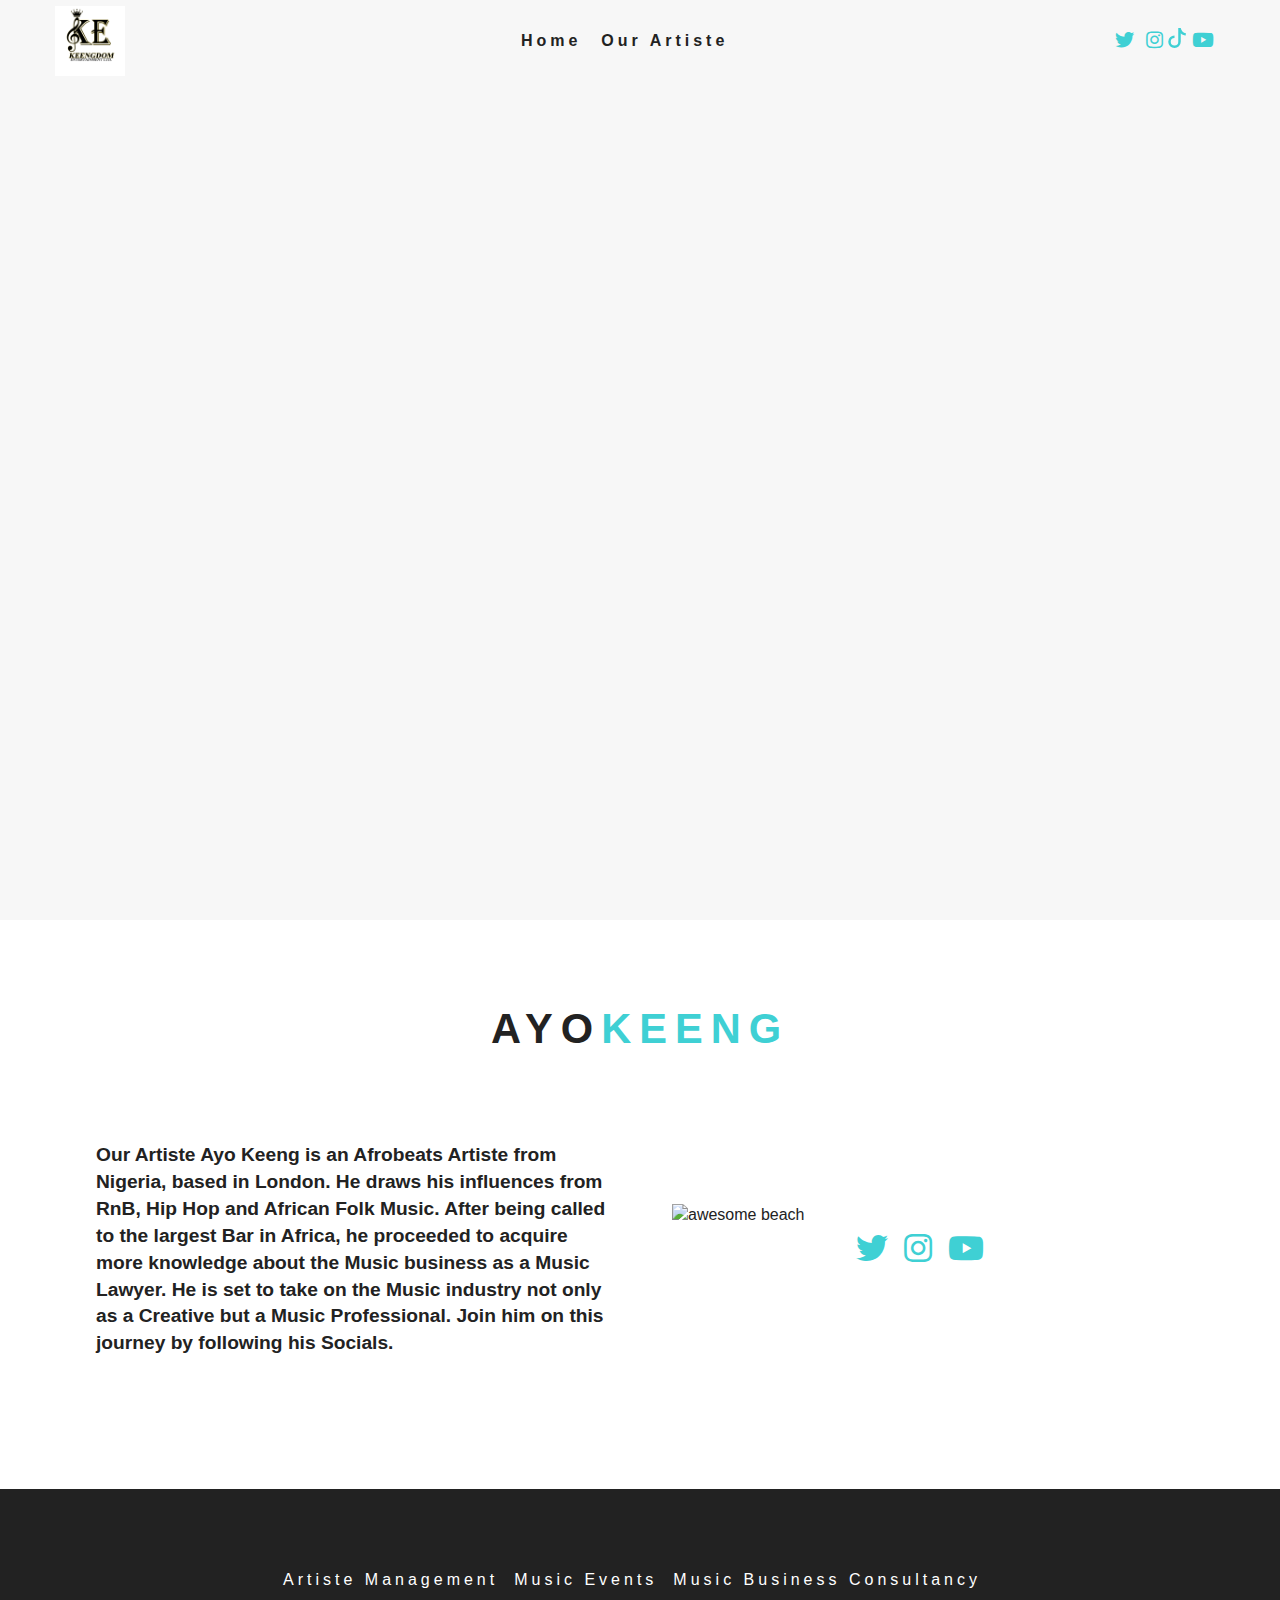
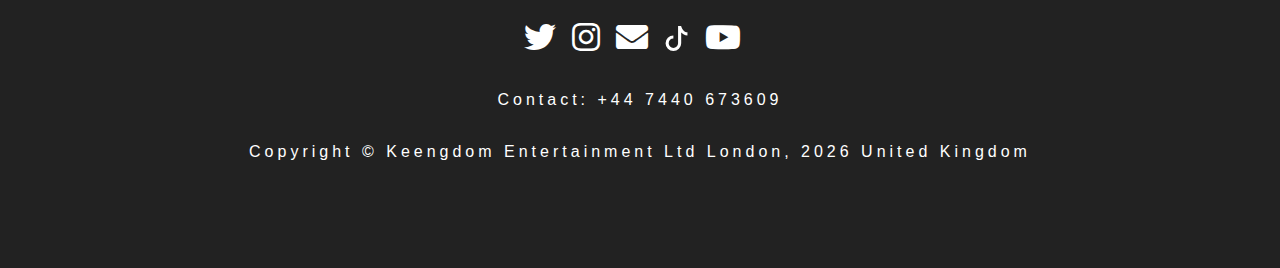
==== ourArtiste.html @ 4a1d6722 "new" ====
<!DOCTYPE html>
<html lang="en">
  <head>
    <meta charset="UTF-8" />
    <meta name="viewport" content="width=device-width, initial-scale=1.0" />
    <meta http-equiv="X-UA-Compatible" content="ie=edge" />
    
    <link rel="shortcut icon" href="images/favicon.ico" type="image/x-icon">  
    <title>Keengdom Entertainment</title>
    <!-- font-awesome -->
    <link rel="stylesheet" href="fontawesome-free-5.9.0-web/css/all.min.css" />
    <!-- styles css -->
    <link rel="stylesheet" href="./css/artiste.css" />
  </head>
  <body>
    <!-- header  -->
    <header id="home" >
      <!-- navbar -->
      <nav class="navbar" style="display:flex; list-style:none;">
        <div class="nav-center">
          <!-- nav header -->
          <div class="nav-header">
            <img src="./images/logo2KE.png" class="nav-logo" alt="" style="height:70px;width:70px;">
          <!--  <h3 class ="oruko">KE</h3>  -->
            <button
              type="button"
              class="nav-toggle"
              id="nav-toggle"
              aria-label="nav toggler "
            >
              <i class="fas fa-bars"></i>
            </button>
          </div>
          <!-- end of nav header -->

          <!-- nav links -->
          <div class="nav-links" id="nav-links" style="width:65%;justify-content:center;align-items:center;margin-left:20px;">
            <!-- single link -->
            <a href="./index.html" target="_blank" class="nav-link" style="margin-right:20px">
              home
            </a>
            <!-- end of single link -->
             <!-- single link -->
            <a href="#Our Artiste" class="scroll-link nav-link Our-Artiste">
              Our Artiste
            </a>
            <!-- end of single link -->
          </div>

          <!-- end of nav links -->
          <!-- nav social media icons -->
  
          <div class="nav-icons" style="justify-contents:center;">
            <a href="https://twitter.com/ayokeeng" target="_blank" class="nav-icon"><i class="fab fa-twitter"></i></a>   
            <a href="https://www.instagram.com/keengdoment" target="_blank" class="nav-icon"><i class="fab fa-instagram"></i></a>  
            <a href="https://www.tiktok.com/@ayokeeng_" target="_blank">
            <svg xmlns="http://www.w3.org/2000/svg" width="20" height="20" fill="currentColor" class="bi bi-tiktok nav-icon" viewBox="0 0 16 16"  style="margin-left:-7px;margin-right:5px;">
            <path d="M9 0h1.98c.144.715.54 1.617 1.235 2.512C12.895 3.389 13.797 4 15 4v2c-1.753 0-3.07-.814-4-1.829V11a5 5 0 1 1-5-5v2a3 3 0 1 0 3 3z"/>
            </svg>
            </a>
            <a href="https://www.youtube.com/@ayokeeng" target="_blank" class="nav-icon"><i class="fab fa-youtube"></i></a>   
        </div> 
        </div>
      </nav>


      <!-- hero component -->
      <div class="hero">
        <div class="hero-banner">
          <h1 class="hero-title"></h1>
          <p class="hero-text">
         <h4>
          
         </h4> 
        </p>
         <h4>
          <a href="https://wa.link/dz9rb5" target="_blank"> 
          <p class="hero-text" style="color:white;"></p>
          </a>
         </h4>
        </div>
      </div>
    </header>






    <!-- <section class="section about Our-Artiste" id="Our Artiste">
      <div class="title-wrapper">
        <h2 class="title">AYO<span class="subtitle">Keeng</span></h2>
      </div>
      <div class="section-center services-center">
      <h4>
      Our Artiste Ayo Keeng is an Afrobeats Artiste from Nigeria, based in London. He draws his influences from RnB, Hip Hop and African Folk Music. After being called to the largest Bar in Africa, he proceeded to acquire more knowledge about the Music business as a Music Lawyer. He is set to take on the Music industry not only as a Creative but a Music Professional. Join him on this journey by following his Socials.
      </h4>
      </div>
    </section>  -->




 <section class="section about Our-Artiste" id="Our Artiste">
      <div class="title-wrapper">
        <h2 class="title">AYO<span class="subtitle">KEENG</span></h2>
      </div>
      <div class="section-center about-center">
        <article class="about-info">
          <p>
      <h4>
        Our Artiste Ayo Keeng is an Afrobeats Artiste from Nigeria, based in London. He draws his influences from RnB, Hip Hop and African Folk Music. After being called to the largest Bar in Africa, he proceeded to acquire more knowledge about the Music business as a Music Lawyer. He is set to take on the Music industry not only as a Creative but a Music Professional. Join him on this journey by following his Socials.
      </h4>
          </p>
        </article>

        <div class="about-img">
          <img
            src="./images/FCD22D84-AD9E-4C40-A970-075E7BC57E93.jpg"   
            class="about-photo"
            alt="awesome beach"
          /> 
         
         <div class="ourArtistes">
          <a href="https://twitter.com/@ayokeeng" target="_blank" class="ourArtiste-icon"><i class="fab fa-twitter"></i></a>   
          <a href="https://www.instagram.com/@ayokeeng" target="_blank" class="ourArtiste-icon"><i class="fab fa-instagram"></i></a>   
            <a href="https://www.youtube.com/@ayokeeng" target="_blank" class="ourArtiste-icon"><i class="fab fa-youtube"></i></a>  
         </div>
         
        </div>
      </div>
    </section>
    




    <!-- footer -->
    <footer class="section footer" id="contact">
      <!-- footer links -->
      <div class="footer-links">
        <a href="#Artiste Management" class="footer-link scroll-link" scroll-link>Artiste Management</a>
        <a href="#Music Events" class="footer-link scroll-link">Music Events</a> 
        <a href="#Music Business Consultancy" class="footer-link scroll-link">Music Business Consultancy</a>
      </div>
      <!-- footer icons -->
      <div class="footer-icons">
            <a href="https://twitter.com/@ayokeeng" target="_blank" class="footer-icon"><i class="fab fa-twitter"></i></a>   
            <a href="https://www.instagram.com/keengdoment" target="_blank" class="footer-icon"><i class="fab fa-instagram"></i></a>   
          
            <a href="mailto:keengdomentertainment@gmail.com?subject=LETTER%20OF%20INQUIRY%2FINTERERST&body=Dear%20HR%2C%20My%20name%20is%20____________%20i'm%20interested%20in%20knowing%20more%20about%20your%20company%2For%20being%20a%20team%20member%2Ci'll%20be%20glad%20to%20join!!." target="_blank" class="footer-icon">
            <i class="fa fa-envelope" aria-hidden="true"></i></a>

           
            <a href="https://www.tiktok.com/@ayokeeng_" target="_blank">
             <svg xmlns="http://www.w3.org/2000/svg" width="25" height="25" fill="currentColor" class="bi bi-tiktok footer-icon" viewBox="0 0 16 16"  style="margin-top:10px">
            <path d="M9 0h1.98c.144.715.54 1.617 1.235 2.512C12.895 3.389 13.797 4 15 4v2c-1.753 0-3.07-.814-4-1.829V11a5 5 0 1 1-5-5v2a3 3 0 1 0 3 3z"/>
            </svg>
            </a>

             <a href="https://www.youtube.com/@ayokeeng" target="_blank" class="footer-icon"><i class="fab fa-youtube"></i></a>  
      </div>
      <p class="copyright">
        Contact: +44 7440 673609
      </p>
      <p class="copyright">
        <!-- Email:yekeenadebayo01@gmail.com -->
      </p>
      <p class="copyright">
        copyright &copy; Keengdom Entertainment Ltd London,
        <span id="date"></span> United Kingdom
      </p>

    </footer>

    <a class="scroll-link top-link" href="#home">
      <i class="fas fa-arrow-up"></i>
    </a>
    <!-- js -->
    <script src="./js/app.js"></script>
  </body>
</html>
---- css/artiste.css ----
/* fonts */
@import url("https://fonts.googleapis.com/css?family=Lato:300,400|Poppins&display=swap");
/* css variables */
:root {
  --primaryColor: #3fd0d4;
  --mainWhite: #fff;
  --offWhite: #f7f7f7;
  --mainBlack: #222;
  --mainGrey: #ececec;
  --darkGrey: #afafaf;
  --mainTransition: all 0.3s linear;
  --clr-secondary: hsla(182, 63%, 54%);
  --radius: 0.5rem;
  --mainSpacing: 0.25rem;
  --lightShadow: 2px 5px 3px 0px rgba(0, 0, 0, 0.25);
  --darkShadow: 4px 10px 5px 0px rgba(0, 0, 0, 0.5);
}
/* reset */
*,
::before,
::after {
  margin: 0;
  padding: 0;
  box-sizing: border-box;
}
/* body */
body {
  font-family: "Arial", sans-serif;
  color: var(--mainBlack);
  background: var(--offWhite);
  line-height: 1.4;
  font-size: 1rem;
}
/*************** global styles ***************/
img:not(.nav-logo) {
  width: 100%;
  display: block;
}
h1,
h2,
h3,
h4,
h5,
h6 {
  font-family: "Verdana", sans-serif;
  margin-bottom: 1.25rem;
  /* letter-spacing: var(--mainSpacing); */
}
h1 {
  font-size: 3.3rem;
}
h2 {
  font-size: 2.3rem;
}
h3 {
  font-size: 2rem;
}
h4 {
  font-size: 1.2rem;
}
p {
  margin-bottom: 1.25rem;
  line-height: 2;
  font-weight: 300;
}
a {
  text-decoration: none;
}
/* more global styles */
/* buttons */
.btn-white,
.btn-primary {
  text-transform: uppercase;
  letter-spacing: var(--mainSpacing);
  color: var(--mainWhite);
  border: 2px solid var(--mainWhite);
  padding: 0.9rem 1.6rem;
  display: inline-block;
  transition: var(--mainTransition);
  cursor: pointer;
}
.btn-white:hover {
  background: var(--mainWhite);
  color: var(--primaryColor);
}
.btn-primary {
  background: var(--primaryColor);
  color: var(--mainWhite);
  border: 2px solid var(--primaryColor);
}
.btn-primary:hover {
  background: transparent;
  color: var(--primaryColor);
}
/* section */
.section {
  padding: 5rem 0;
}
/* title */
.title-wrapper {
  margin-bottom: 2rem;
}
.title {
  text-align: center;
  text-transform: uppercase;
  font-size: 2.6rem;
  letter-spacing: 0.5rem;
}
.subtitle {
  color: var(--primaryColor);
}
/* section center */
.section-center {
  width: 85vw;
  margin: 4rem auto 2rem auto;
  max-width: 1170px;
}
/*************** end of global styles ***************/

/*************** navbar ***************/
/*************** end of navbar ***************/
/*************** hero ***************/

.hero {
  /* min-height: 100vh; */
  height: calc(100vh - 62px);
  display: flex;
  justify-content: center;
  align-items: center;
  z-index: 100;
  background:url("../images/FCD22D84-AD9E-4C40-A970-075E7BC57E93-1.jpg") center/cover no-repeat;
}

.clickme{
  animation: bounce 2s ease-in-out infinite;
}
.hero-banner {
  text-align: center;
  padding: 0 2rem;
}
.hero-title {
  text-transform: uppercase;
  margin-bottom: 2rem;
  letter-spacing: 0.4rem;
}
.hero-text {
  width: 85%;
  margin: 0 auto;
  margin-bottom: 2rem;
  letter-spacing: var(--mainSpacing);
  line-height: 2;
  font-weight: 400;
}
@media screen and (min-width: 576px) { 
  .hero {
    height: calc(100vh - 62px);
    z-index: 100;
    background:url("../images/FCD22D84-AD9E-4C40-A970-075E7BC57E93-1.JPG") center/cover no-repeat;
    display: flex;
    justify-content: center;
    align-items: center;
  
  }

  .hero-title {
    font-size: 4.5rem;
  }
  .hero-text {
    width: 70%;
  }
}
/* buttons added to global styles */
/*************** about section ***************/
.about {
  background: var(--mainWhite);
}
/* section added to globals */
/* title added to globals */
/* section center added to globals */
.about-img,
.about-info {
  margin-bottom: 4rem;
  object-fit: contain;
}
.about-info h3 {
  text-transform: uppercase;
}
/* .about-photo{
  border-radius: 50%;
} */
@media screen and (min-width: 992px) {
  .about-center {
    /* flex parent */
    display: flex;
    justify-content: space-between;
  }
  .about-img,
  .about-info {
    /* children */
    flex: 0 0 calc(50% - 2rem);
    align-self: center;
    margin-bottom: 0;
  }
}
@media screen and (min-width: 1170px) {
  .about-img {
    position: relative;
     
    /*width:200px;
    border:1px solid red; */
  }
  .about-photo {
    position: relative;
    /* height: 200px; */
    /* border-radius: 50%; */
  }
}
/*************** end of about section ***************/
/*************** services section ***************/
.service {
  text-align: center;
  margin-bottom: 3rem;
}
.service-icon {
  background: var(--primaryColor);
  padding: 0.5rem;
  display: inline-block;
  font-size: 2rem;
  margin-bottom: 1.5rem;
}
.service-title {
  text-transform: uppercase;
}
.service-text {
  width: 80%;
  margin: 0 auto;
  line-height: 1.5;
  font-weight: 300;
}
@media screen and (min-width: 576px) {
  .services-center {
    display: flex;
    /* after */
    flex-wrap: wrap;
    /* justify-content: space-between;   ------------original code*/
    justify-content: center;
  }
  .service {
    flex: 0 0 calc(50% - 1rem);
    /* back to services */
  }
}
@media screen and (min-width: 992px) {
  .service {
    flex: 0 0 calc(33.333% - 1rem);
  }
}
@media screen and (min-width: 1170px) {
  .service {
    display: flex;
    text-align: left;
  }
  .service-icon {
    align-self: start;
  }
  .service-info {
    padding-left: 1rem;
  }
  .service-title {
    margin-bottom: 0.5rem;
  }
  .service-text {
    width: 90%;
    margin: 0;
  }
}

/*************** end of services section ***************/
/*************** featured tours section ***************/
.featured-tours {
  background: var(--mainWhite);
}
.tour-card {
  transition: var(--mainTransition);
  margin-bottom: 4rem;
  box-shadow: rgb(0 0 0 / 69%) 0px 26px 30px -10px,rgb(0 0 0 / 73%) 0px 16px 10px -10px;
}
.tour-card:hover {
  box-shadow: var(--darkShadow);
  transform: scale(1.08);
}
.tour-footer {
  padding: 1.2rem 1.5rem;
}
.tour-title {
  text-transform: capitalize;
}
.tour-country {
  color: var(--primaryColor);
  text-transform: capitalize;
}
.tour-info {
  display: flex;
  justify-content: space-between;
  flex-wrap: wrap;
}
.tour-details p {
  line-height: 0.2;
  text-transform: capitalize;
  color: var(--darkGrey);
  letter-spacing: 0.02rem;
}
.tour-country {
  align-self: center;
  color: var(--primaryColor);
}
.tour-link {
  text-align: center;
}
/* tour date */
.tour-img-container {
  position: relative;
  /* max-height: 150px; */
}
.tour-date {
  position: absolute;
  left: 0;
  top: 0;
  background: var(--primaryColor);
  text-transform: capitalize;
  padding: 0.25rem 0.5rem;
}
@media screen and (min-width: 768px) {
  .featured-center {
    display: flex;
    flex-wrap: wrap;
    justify-content: space-between;
    border-radius: 5rem;
  }
  .tour-card {
    flex: 0 0 calc(50% - 1rem);
  }
}
@media screen and (min-width: 1170px) {
  .tour-card {
    flex: 0 0 calc(33.3333% - 1rem);
  }
}
/*************** end of featured tours section ***************/
/*************** gallery ***************/
.gallery {
  padding-top: 2rem;
  background: var(--darkGrey);
  background: rgb(252, 252, 252);
}
.gallery-img-container {
  position: relative;
  background: var(--primaryColor);
}
.gallery-icon {
  position: absolute;
  top: 50%;
  left: 50%;
  font-size: 2rem;
  transform: translate(-50%, -50%);
  color: var(--mainWhite);
  transition: var(--mainTransition);
  opacity: 0;
  cursor: pointer;
}
.gallery-img {
  transition: var(--mainTransition);
}
.gallery-img-container:hover .gallery-img {
  opacity: 0.5;
}
.gallery-img-container:hover .gallery-icon {
  opacity: 1;
}
@media screen and (min-width: 768px) {
  .gallery-center {
    display: flex;
    flex-wrap: wrap;
  }
  .gallery-img-container {
    flex: 0 0 50%;
  }
}
@media screen and (min-width: 992px) {
  .gallery-img-container {
    flex: 0 0 25%;
  }
}
/*************** end of gallery ***************/
/*************** deals ***************/
.input-group {
  width: 90vw;
  max-width: 600px;
  margin: 0 auto;
  display: flex;
}
.form-control {
  flex: 1 1 auto;
}
.form-control,
.btn-submit {
  padding: 0.375rem 0.75rem;
  font-size: 1rem;
  line-height: 1.5;
  font-weight: 300;
  letter-spacing: var(--mainSpacing);
  border: 2px solid var(--primaryColor);
  background: transparent;
  text-transform: uppercase;
  outline: none;
}
::placeholder {
  color: inherit;
}
.btn-submit {
  border-left: none;
  cursor: pointer;
  transition: var(--mainTransition);
}
.btn-submit:hover {
  color: var(--mainWhite);
  background: var(--primaryColor);
}
/*************** end of deals ***************/
/*************** footer ***************/
.footer {
  background: var(--mainBlack);
  color: var(--mainWhite);
  text-align: center;
  padding-left: 2rem;
  padding-right: 2rem;
}
.footer-links,
.footer-icons {
  display: flex;
  justify-content: center;
  margin-bottom: 1.5rem;
  flex-wrap: wrap;
}
.footer-link {
  color: var(--mainWhite);
  text-transform: capitalize;
  font-size: 1rem;
  margin-right: 1rem;
  letter-spacing: var(--mainSpacing);
  transition: var(--mainTransition);
}
.footer-link:hover {
  color: var(--primaryColor);
}
.footer-icon {
  font-size: 2rem;
  margin-right: 1rem;
  color: var(--mainWhite);
  transition: var(--mainTransition);
}
.footer-icon:hover {
  color: var(--primaryColor);
}
.copyright {
  text-transform: capitalize;
  letter-spacing: var(--mainSpacing);
}
/************ navbar *****************/
/* add :not(.nav-logo) to img */

/* .navbar {
  background: red;
} */
.nav-icons {
  display: none;
}
.nav-center {
  max-width: 1170px;
  margin: 0 auto;
}
.nav-header {
  padding: 1rem 2rem;
  display: flex;
  justify-content: space-between;
  align-items: center;
  max-height: 80px;
}
.nav-toggle {
  background: transparent;
  border: none;
  outline: none;
  font-size: 1.5rem;
  color: var(--primaryColor);
  cursor: pointer;
  transition: var(--mainTransition);
}
.nav-toggle:hover {
  transform: scale(1.2);
}
.nav-link {
  display: block;
  padding: 1rem 5rem;
  color: var(--mainBlack);
  text-transform: capitalize;
  font-weight: bold;
  letter-spacing: var(--mainSpacing);
  transition: var(--mainTransition);
}
.nav-link:hover {
  color: var(--primaryColor);
  background: var(--darkGrey);
  padding-left: 2.25rem;
}
/* nav toggle functionality */
.nav-links {
  height: 0;
  overflow: hidden;
  transition: var(--mainTransition);
}
.show-links {
  height: 270px;
}
/* nav at bigger screen size */
@media screen and (min-width: 992px) {
  /* hide nav toggle button */
  .nav-toggle {
    display: none;
  }
  /* show links */
  .nav-links {
    height: auto;
    display: flex;
  }
  .nav-center {
    display: flex;
    justify-content: space-between;
    align-items: center;
    /* optional */
    flex-wrap: wrap;
  }
  .nav-header {
    padding: 0 0;
    max-height: 50px;
  }
  .nav-link {
    padding: 0 0;
  }
  .nav-link:hover {
    padding: 0;
    background: transparent;
  }
  .nav-icons {
    display: flex;
  }
  .navbar {
    padding: 1rem 2rem;
  }
  .nav-center {
    width: 100%;
    max-width: 1170px;
  }
  .nav-link {
    margin-right: 0.7rem;
  }
  .nav-icon {
    margin-right: 0.7rem;
    color: var(--primaryColor);
    font-size: 1.2rem;
    transition: var(--mainTransition);
  }
  .nav-icon:hover {
    color: var(--darkGrey);
    transform: translateY(-10%);
  }
}
/* set hero to 
min-height:calc(100vh - 62px);
*/
.fixed {
  position: fixed;
  top: 0;
  left: 0;
  width: 100%;
  background: var(--mainGrey);
  transition: var(--mainTransition);
  box-shadow: var(--lightShadow);
  z-index: 1;
}

.top-link {
  font-size: 1.25rem;
  position: fixed;
  bottom: 3rem;
  right: 3rem;
  background: var(--clr-secondary);
  width: 2rem;
  height: 2rem;
  display: grid;
  place-items: center;
  border-radius: var(--radius);
  color: var(--clr-white);
  animation: bounce 2s ease-in-out infinite;
  visibility: hidden;
  z-index: -100;
}
.show-link {
  visibility: visible;
  z-index: 100;
}

@keyframes bounce {
  0% {
    transform: scale(1);
  }
  50% {
    transform: scale(1.5);
  }
  100% {
    transform: scale(1);
  }
}

.packages{
  display: flex;
  flex-wrap: wrap;
  justify-content: space-between;
  align-items: center;
  bottom:3px;
  position: relative;
}
.package{
  margin-left: 5px;
  margin-bottom: 5px;
  padding:0 0.5px;
  color:#3fd0d4;
  text-align: center;
  font-weight: 5em;
}

.skillsection{
  display:flex;
  justify-content: space-between;
  flex-wrap: wrap;
  width:100%;
  margin-bottom: 20px;
}
.skill{
  height:130px;
  align-items: center;
  justify-content: center;
  place-items: center;
  margin: 20px;
  object-fit: contain;
}
.skillname{
  text-align: center;
  position: relative;
  text-decoration: none;
  bottom:0px;
  font-weight: bold;
}
.imageskill{
  object-fit: contain;
  max-width: 80px;
  height:100px;
  max-height: calc(100%-20%);
}
.oruko{
  text-align:center;
  padding-top:20px;
}




.ourArtistes {
  display: flex;
  justify-content: center;
  margin-bottom: 1.5rem;
  flex-wrap: wrap;
}
.ourArtiste-icon {
  font-size: 2rem;
  margin-right: 1rem;
  color: var(--primaryColor);
  transition: var(--mainTransition);
}
.ourArtiste-icon:hover {
  color: var(--mainBlack);
}
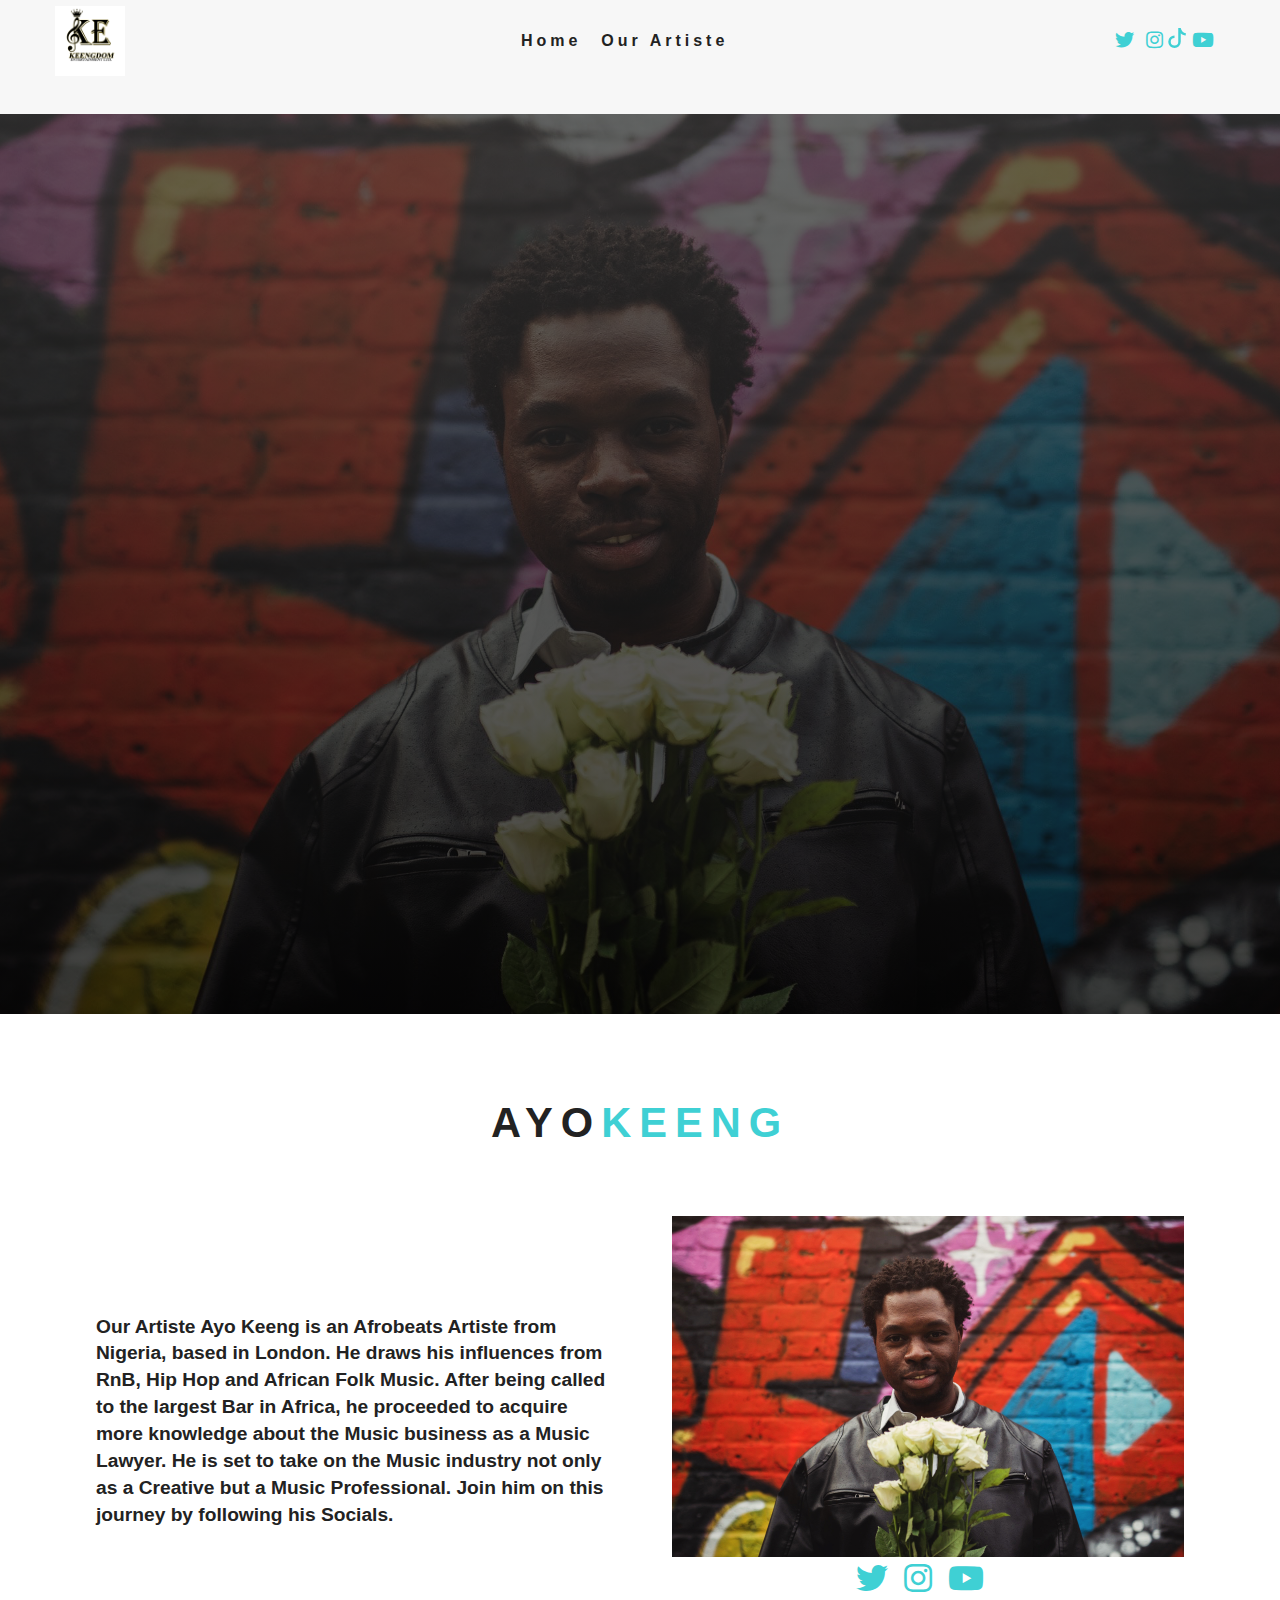
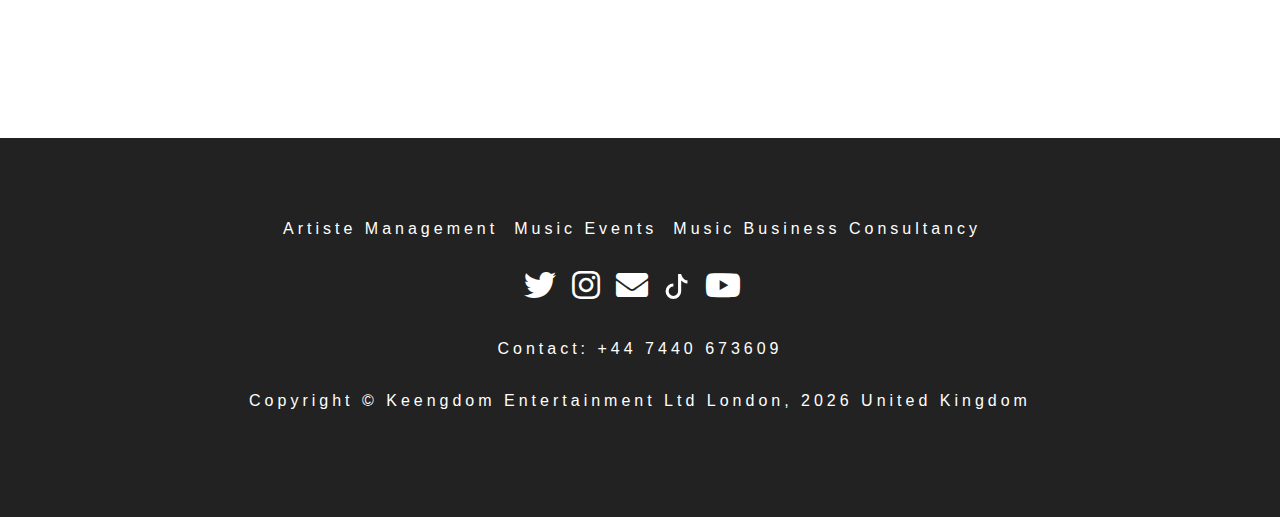
==== commit 0317bca7: "11" ====
--- a/ourArtiste.html
+++ b/ourArtiste.html
@@ -116,7 +116,7 @@
 
         <div class="about-img">
           <img
-            src="./images/FCD22D84-AD9E-4C40-A970-075E7BC57E93.jpg"   
+            src="./images/FCD22D84-AD9E-4C40-A970-075E7BC57E93-1.jpg"   
             class="about-photo"
             alt="awesome beach"
           /> 
--- a/css/artiste.css
+++ b/css/artiste.css
@@ -121,15 +121,7 @@
 /*************** end of navbar ***************/
 /*************** hero ***************/
 
-.hero {
-  /* min-height: 100vh; */
-  height: calc(100vh - 62px);
-  display: flex;
-  justify-content: center;
-  align-items: center;
-  z-index: 100;
-  background:url("../images/FCD22D84-AD9E-4C40-A970-075E7BC57E93-1.jpg") center/cover no-repeat;
-}
+
 
 .clickme{
   animation: bounce 2s ease-in-out infinite;
@@ -151,32 +143,13 @@
   line-height: 2;
   font-weight: 400;
 }
-@media screen and (min-width: 576px) { 
-  .hero {
-    height: calc(100vh - 62px);
-    z-index: 100;
-    background:url("../images/FCD22D84-AD9E-4C40-A970-075E7BC57E93-1.JPG") center/cover no-repeat;
-    display: flex;
-    justify-content: center;
-    align-items: center;
-  
-  }
-
-  .hero-title {
-    font-size: 4.5rem;
-  }
-  .hero-text {
-    width: 70%;
-  }
-}
+
 /* buttons added to global styles */
 /*************** about section ***************/
 .about {
   background: var(--mainWhite);
 }
-/* section added to globals */
-/* title added to globals */
-/* section center added to globals */
+
 .about-img,
 .about-info {
   margin-bottom: 4rem;
@@ -688,4 +661,39 @@
 }
 .ourArtiste-icon:hover {
   color: var(--mainBlack);
+}
+
+
+
+
+
+
+
+/* 578,768,992,1170 */
+
+@media screen and (min-width: 768px) { 
+  /* above 768 */
+  .hero {
+    background: linear-gradient(rgba(47, 50, 51, 0.7), rgba(0, 0, 0, 0.7)),
+    url("../images/FCD22D84-AD9E-4C40-A970-075E7BC57E93-1.jpg") center/cover no-repeat;
+    min-height: 100vh;
+    min-width: fit-content;
+  }
+}
+
+
+
+@media only screen and (max-width: 767px){
+  /* below 768 */
+.hero {
+  /* max-height: 100vh; */
+  min-height: 75vh;
+  min-width: 75vw;
+  display: flex;
+  justify-content: center;
+  text-align: center;
+  align-items: center;
+  background: linear-gradient(rgba(47, 50, 51, 0.7), rgba(0, 0, 0, 0.7)),
+  url("../images/FCD22D84-AD9E-4C40-A970-075E7BC57E93-1.jpg") center/cover no-repeat;
+}
 }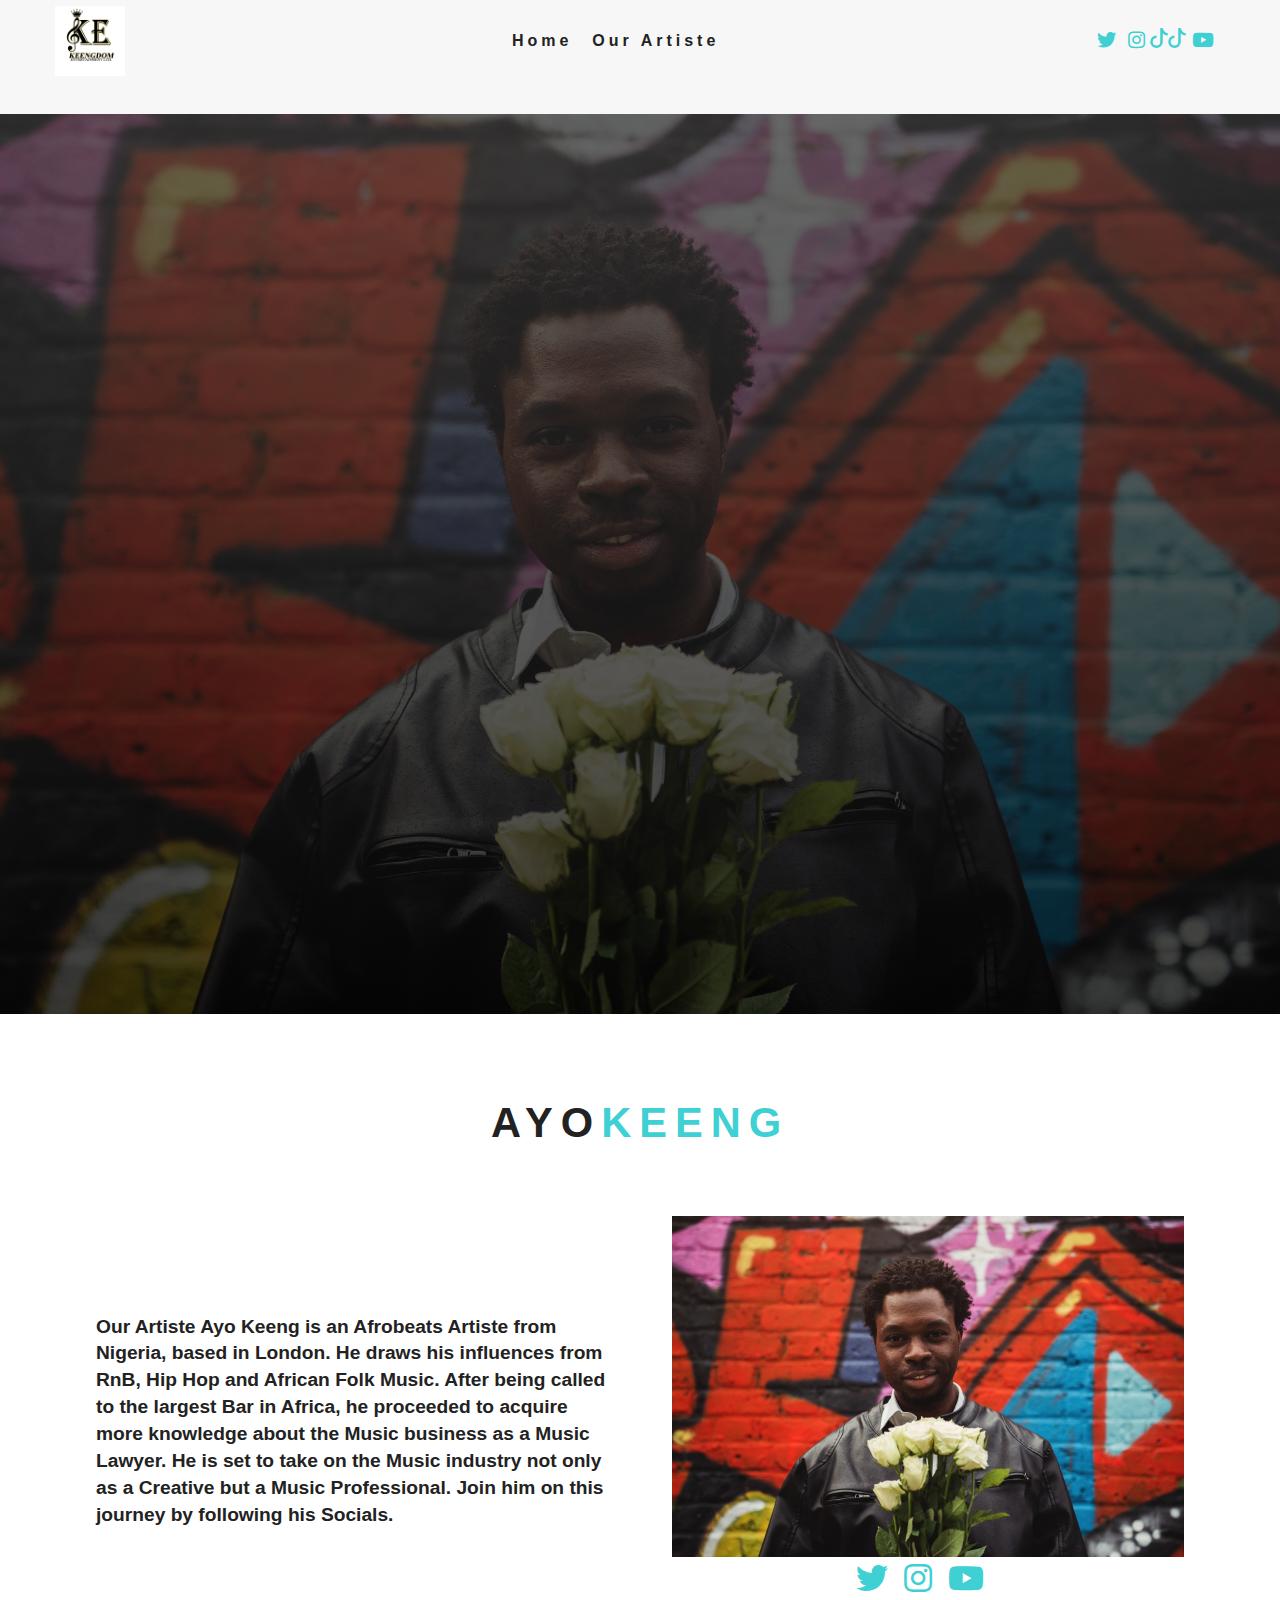
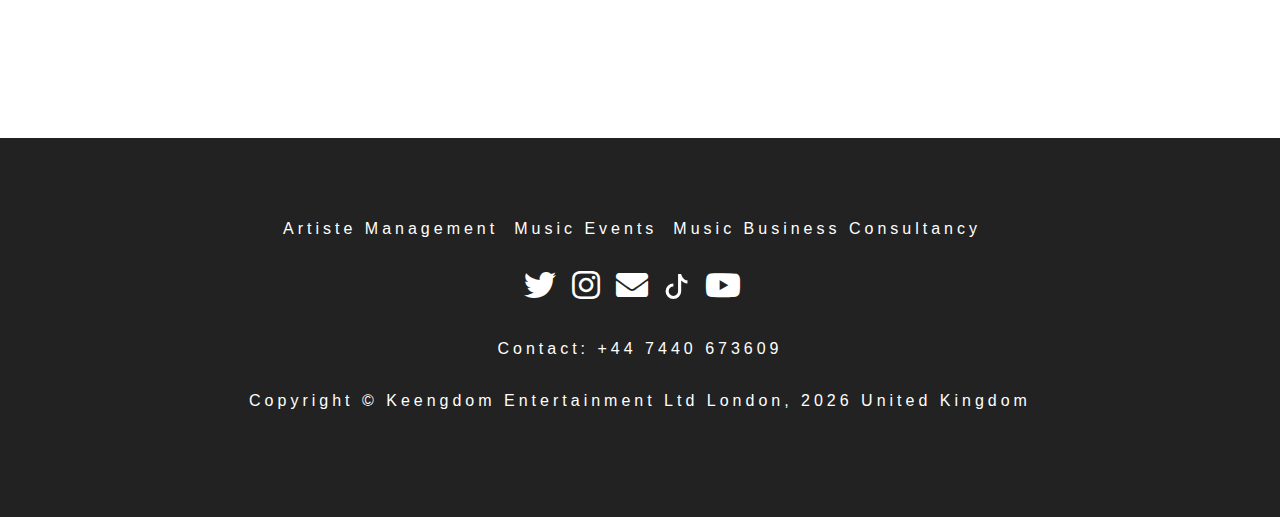
==== commit d5f5c831: "333" ====
--- a/ourArtiste.html
+++ b/ourArtiste.html
@@ -52,12 +52,19 @@
   
           <div class="nav-icons" style="justify-contents:center;">
             <a href="https://twitter.com/ayokeeng" target="_blank" class="nav-icon"><i class="fab fa-twitter"></i></a>   
-            <a href="https://www.instagram.com/keengdoment" target="_blank" class="nav-icon"><i class="fab fa-instagram"></i></a>  
+            <a href="https://www.instagram.com/ayokeeng/" target="_blank" class="nav-icon"><i class="fab fa-instagram"></i></a>  
+            <svg xmlns="http://www.w3.org/2000/svg" width="20" height="20" fill="currentColor" class="bi bi-tiktok nav-icon" viewBox="0 0 16 16"  style="margin-left:-7px;margin-right:5px;">
+            <a href="https://www.tiktok.com/@ayokeeng_" target="_blank" class="nav-icon">
+            <path d="M9 0h1.98c.144.715.54 1.617 1.235 2.512C12.895 3.389 13.797 4 15 4v2c-1.753 0-3.07-.814-4-1.829V11a5 5 0 1 1-5-5v2a3 3 0 1 0 3 3z"/>
+            </a>
+            </svg>
+
             <a href="https://www.tiktok.com/@ayokeeng_" target="_blank">
             <svg xmlns="http://www.w3.org/2000/svg" width="20" height="20" fill="currentColor" class="bi bi-tiktok nav-icon" viewBox="0 0 16 16"  style="margin-left:-7px;margin-right:5px;">
             <path d="M9 0h1.98c.144.715.54 1.617 1.235 2.512C12.895 3.389 13.797 4 15 4v2c-1.753 0-3.07-.814-4-1.829V11a5 5 0 1 1-5-5v2a3 3 0 1 0 3 3z"/>
             </svg>
             </a>
+
             <a href="https://www.youtube.com/@ayokeeng" target="_blank" class="nav-icon"><i class="fab fa-youtube"></i></a>   
         </div> 
         </div>
@@ -123,7 +130,7 @@
          
          <div class="ourArtistes">
           <a href="https://twitter.com/@ayokeeng" target="_blank" class="ourArtiste-icon"><i class="fab fa-twitter"></i></a>   
-          <a href="https://www.instagram.com/@ayokeeng" target="_blank" class="ourArtiste-icon"><i class="fab fa-instagram"></i></a>   
+          <a href="https://www.instagram.com/ayokeeng" target="_blank" class="ourArtiste-icon"><i class="fab fa-instagram"></i></a>   
             <a href="https://www.youtube.com/@ayokeeng" target="_blank" class="ourArtiste-icon"><i class="fab fa-youtube"></i></a>  
          </div>
          
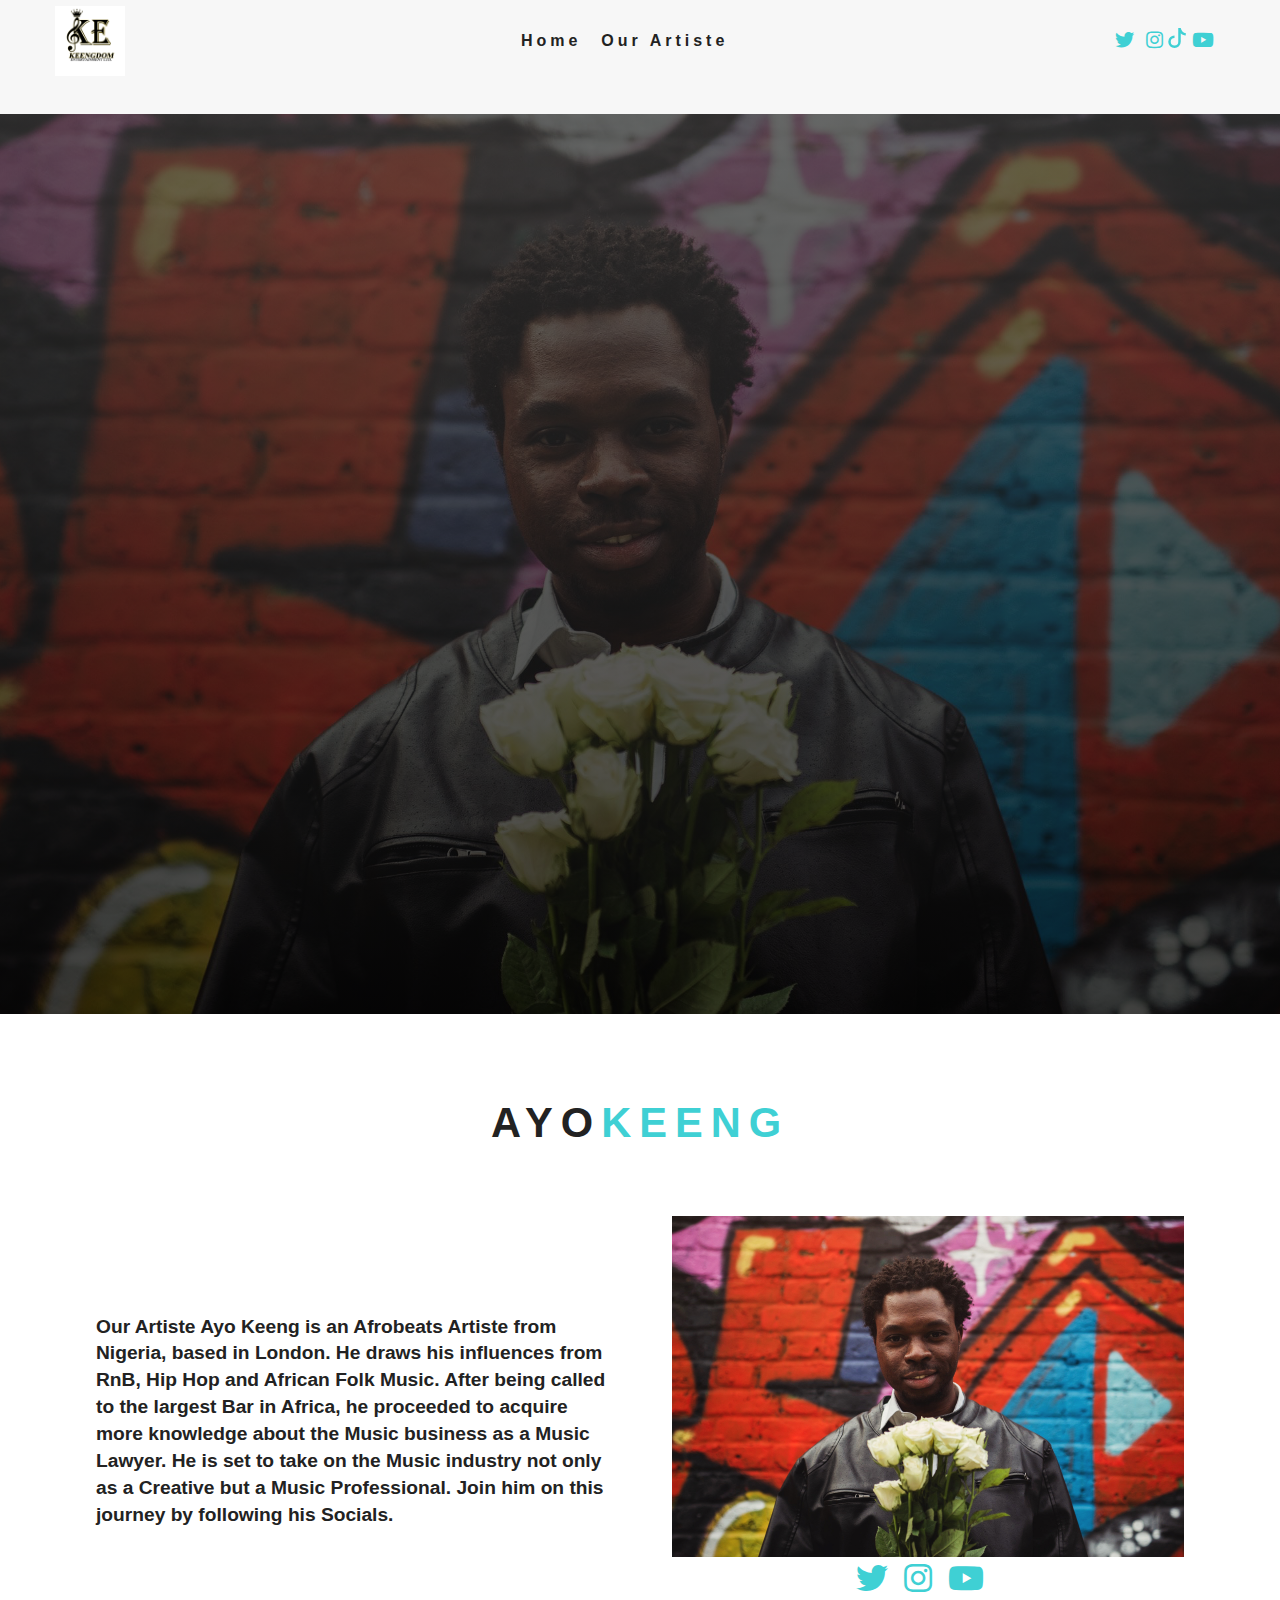
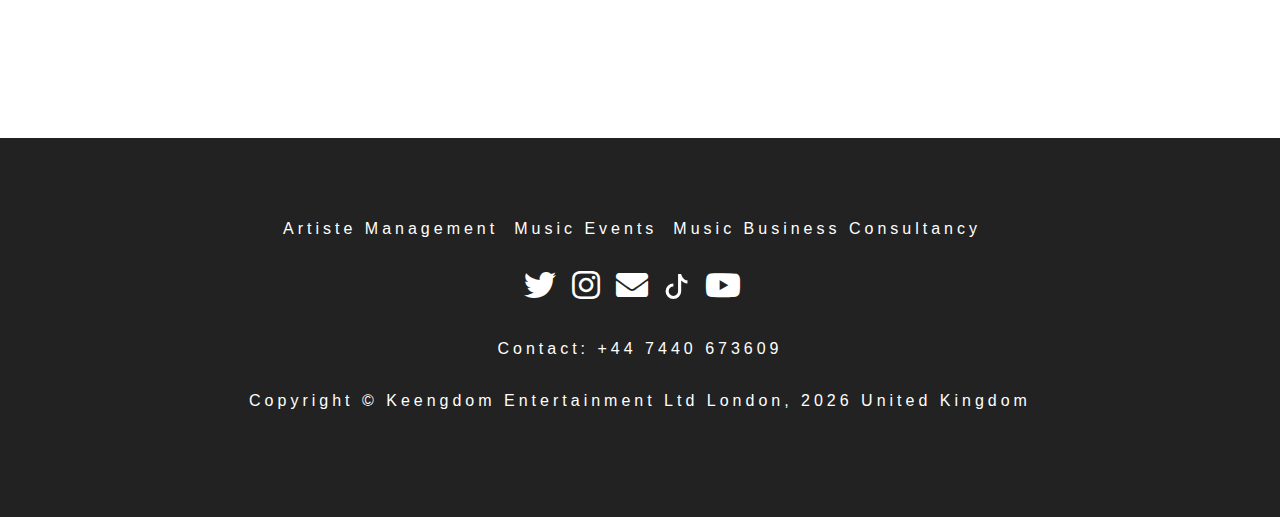
==== commit 22612202: "777" ====
--- a/ourArtiste.html
+++ b/ourArtiste.html
@@ -53,12 +53,6 @@
           <div class="nav-icons" style="justify-contents:center;">
             <a href="https://twitter.com/ayokeeng" target="_blank" class="nav-icon"><i class="fab fa-twitter"></i></a>   
             <a href="https://www.instagram.com/ayokeeng/" target="_blank" class="nav-icon"><i class="fab fa-instagram"></i></a>  
-            <svg xmlns="http://www.w3.org/2000/svg" width="20" height="20" fill="currentColor" class="bi bi-tiktok nav-icon" viewBox="0 0 16 16"  style="margin-left:-7px;margin-right:5px;">
-            <a href="https://www.tiktok.com/@ayokeeng_" target="_blank" class="nav-icon">
-            <path d="M9 0h1.98c.144.715.54 1.617 1.235 2.512C12.895 3.389 13.797 4 15 4v2c-1.753 0-3.07-.814-4-1.829V11a5 5 0 1 1-5-5v2a3 3 0 1 0 3 3z"/>
-            </a>
-            </svg>
-
             <a href="https://www.tiktok.com/@ayokeeng_" target="_blank">
             <svg xmlns="http://www.w3.org/2000/svg" width="20" height="20" fill="currentColor" class="bi bi-tiktok nav-icon" viewBox="0 0 16 16"  style="margin-left:-7px;margin-right:5px;">
             <path d="M9 0h1.98c.144.715.54 1.617 1.235 2.512C12.895 3.389 13.797 4 15 4v2c-1.753 0-3.07-.814-4-1.829V11a5 5 0 1 1-5-5v2a3 3 0 1 0 3 3z"/>
